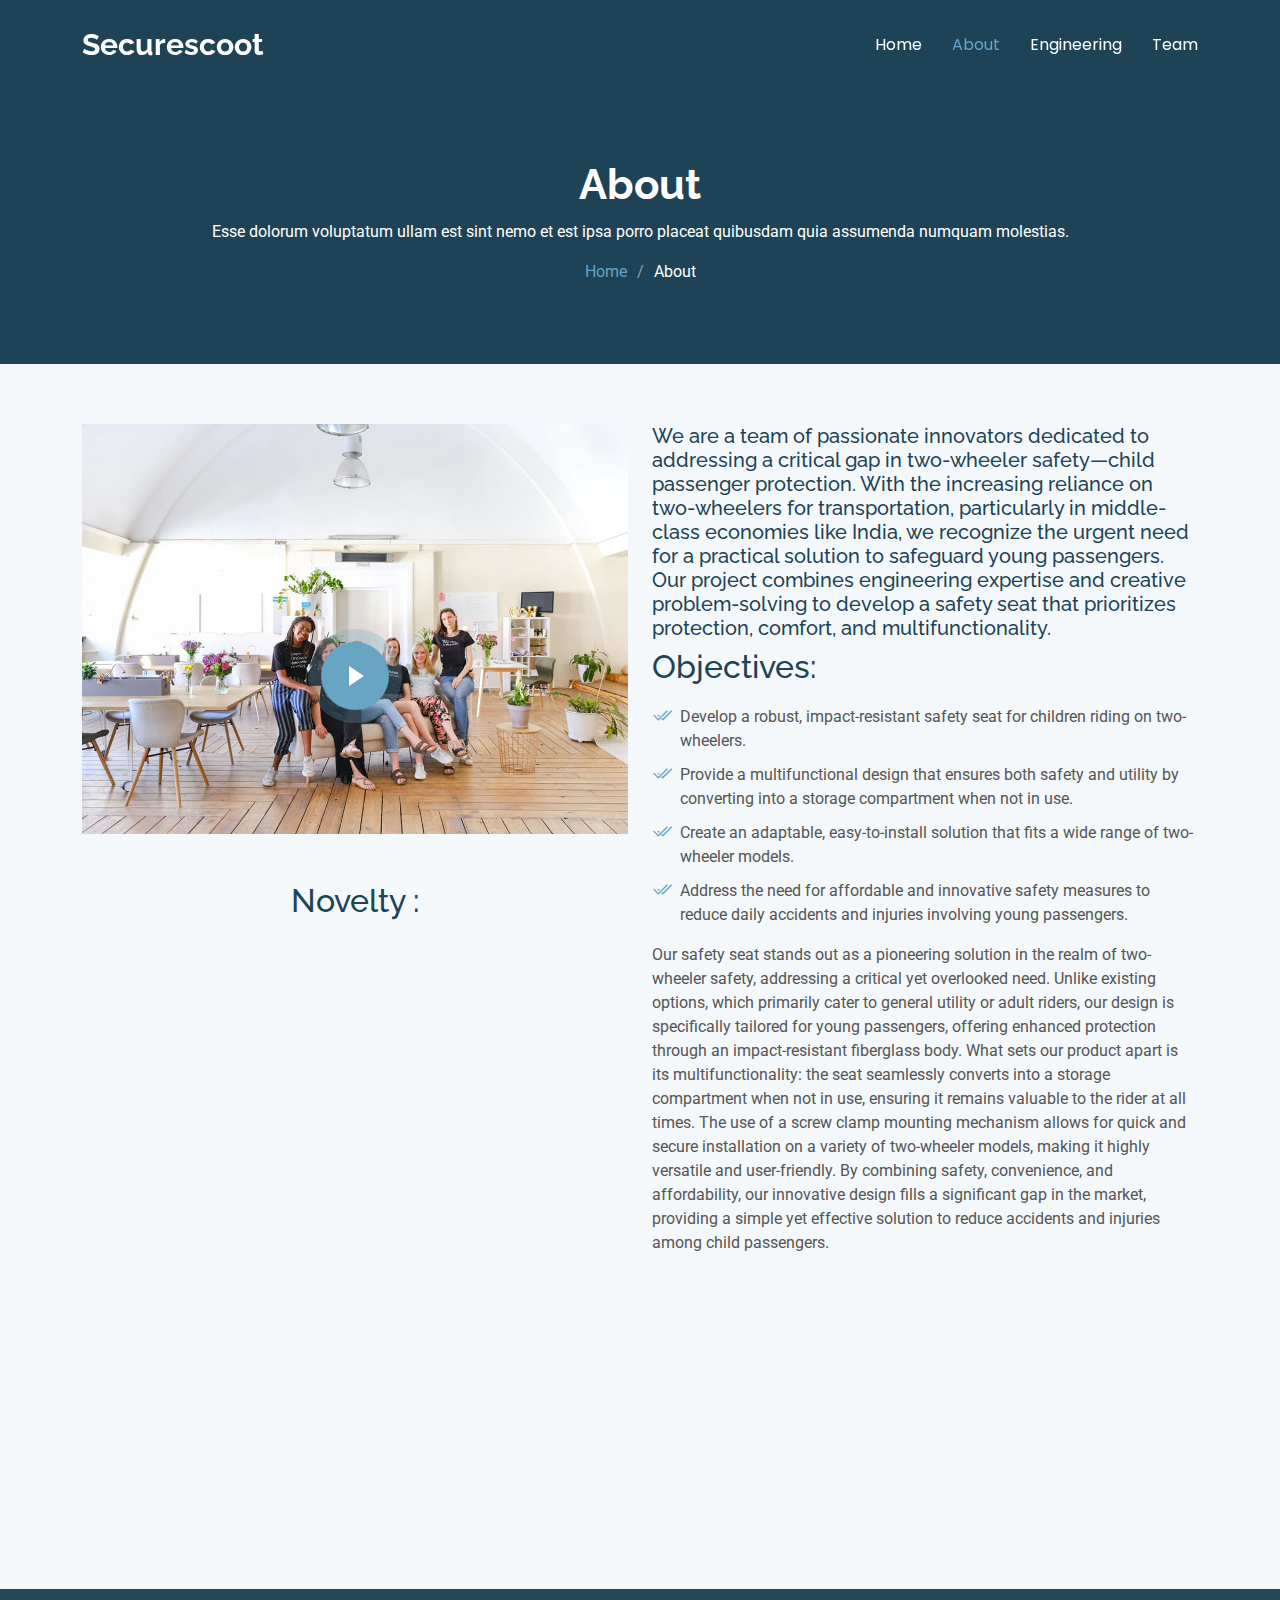
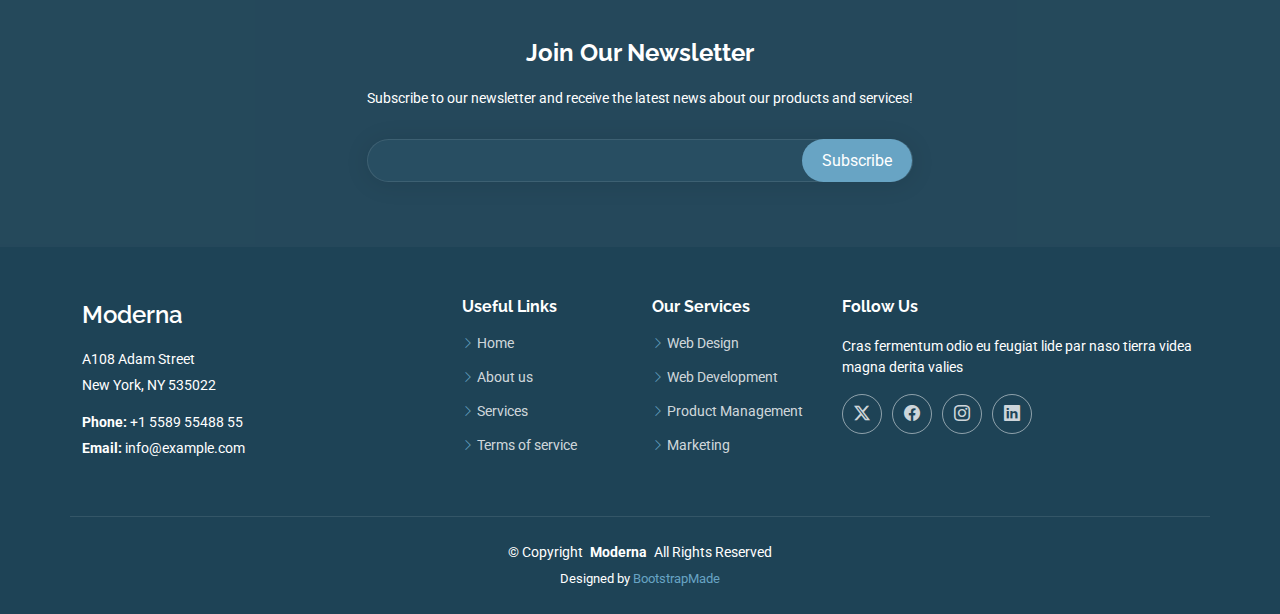
==== about.html @ 97fc2f73 "Your commit message here" ====
<!DOCTYPE html>
<html lang="en">

<head>
  <meta charset="utf-8">
  <meta content="width=device-width, initial-scale=1.0" name="viewport">
  <title>Securescoot</title>
  <meta name="description" content="">
  <meta name="keywords" content="">

  <!-- Favicons -->
  <link href="assets/img/favicon.png" rel="icon">
  <link href="assets/img/apple-touch-icon.png" rel="apple-touch-icon">

  <!-- Fonts -->
  <link href="https://fonts.googleapis.com" rel="preconnect">
  <link href="https://fonts.gstatic.com" rel="preconnect" crossorigin>
  <link href="https://fonts.googleapis.com/css2?family=Roboto:ital,wght@0,100;0,300;0,400;0,500;0,700;0,900;1,100;1,300;1,400;1,500;1,700;1,900&family=Poppins:ital,wght@0,100;0,200;0,300;0,400;0,500;0,600;0,700;0,800;0,900;1,100;1,200;1,300;1,400;1,500;1,600;1,700;1,800;1,900&family=Raleway:ital,wght@0,100;0,200;0,300;0,400;0,500;0,600;0,700;0,800;0,900;1,100;1,200;1,300;1,400;1,500;1,600;1,700;1,800;1,900&display=swap" rel="stylesheet">

  <!-- Vendor CSS Files -->
  <link href="assets/vendor/bootstrap/css/bootstrap.min.css" rel="stylesheet">
  <link href="assets/vendor/bootstrap-icons/bootstrap-icons.css" rel="stylesheet">
  <link href="assets/vendor/aos/aos.css" rel="stylesheet">
  <link href="assets/vendor/glightbox/css/glightbox.min.css" rel="stylesheet">
  <link href="assets/vendor/swiper/swiper-bundle.min.css" rel="stylesheet">

  <!-- Main CSS File -->
  <link href="assets/css/main.css" rel="stylesheet">

  <!-- =======================================================
  * Template Name: Moderna
  * Template URL: https://bootstrapmade.com/free-bootstrap-template-corporate-moderna/
  * Updated: Aug 07 2024 with Bootstrap v5.3.3
  * Author: BootstrapMade.com
  * License: https://bootstrapmade.com/license/
  ======================================================== -->
</head>

<body class="about-page">

  <header id="header" class="header d-flex align-items-center fixed-top">
    <div class="container-fluid container-xl position-relative d-flex align-items-center justify-content-between">

      <a href="index.html" class="logo d-flex align-items-center">
        <!-- Uncomment the line below if you also wish to use an image logo -->
        <!-- <img src="assets/img/logo.png" alt=""> -->
        <h1 class="sitename">Securescoot</h1>
      </a>

      <nav id="navmenu" class="navmenu">
        <ul>
          <li><a href="index.html">Home</a></li>
          <li><a href="about.html" class="active">About</a></li>
          <li><a href="services.html">Engineering</a></li>
          <!--<li><a href="portfolio.html">Portfolio</a></li>-->
          <li><a href="team.html">Team</a></li>
          <!--<li><a href="blog.html">Blog</a></li>
          <li class="dropdown"><a href="#"><span>Dropdown</span> <i class="bi bi-chevron-down toggle-dropdown"></i></a>
            <ul>
              <li><a href="#">Dropdown 1</a></li>
              <li class="dropdown"><a href="#"><span>Deep Dropdown</span> <i class="bi bi-chevron-down toggle-dropdown"></i></a>
                <ul>
                  <li><a href="#">Deep Dropdown 1</a></li>
                  <li><a href="#">Deep Dropdown 2</a></li>
                  <li><a href="#">Deep Dropdown 3</a></li>
                  <li><a href="#">Deep Dropdown 4</a></li>
                  <li><a href="#">Deep Dropdown 5</a></li>
                </ul>
              </li>
              <li><a href="#">Dropdown 2</a></li>
              <li><a href="#">Dropdown 3</a></li>
              <li><a href="#">Dropdown 4</a></li>
            </ul>
          </li>
          <li><a href="contact.html">Contact</a></li>-->
        </ul>
        <i class="mobile-nav-toggle d-xl-none bi bi-list"></i>
      </nav>

    </div>
  </header>

  <main class="main">

    <!-- Page Title -->
    <div class="page-title dark-background">
      <div class="container position-relative">
        <h1>About</h1>
        <p>Esse dolorum voluptatum ullam est sint nemo et est ipsa porro placeat quibusdam quia assumenda numquam molestias.</p>
        <nav class="breadcrumbs">
          <ol>
            <li><a href="index.html">Home</a></li>
            <li class="current">About</li>
          </ol>
        </nav>
      </div>
    </div><!-- End Page Title -->

   <!-- About Section -->
<section id="about" class="about section light-background">
  <div class="container">
    <div class="row gy-4">
      <!-- Left Column with Video -->
      <div class="col-lg-6 position-relative align-self-start text-center" data-aos="fade-up" data-aos-delay="100">
        <img src="assets/img/about.jpg" class="img-fluid" alt="">
        <a href="https://www.youtube.com/watch?v=Y7f98aduVJ8" class="glightbox pulsating-play-btn"></a>
        <!-- Centered Novelty Heading with Extra Margin -->
        <h2 class="fst-bold mt-5">Novelty : </h2>
      </div>

      <!-- Right Column with Content -->
      <div class="col-lg-6 content" data-aos="fade-up" data-aos-delay="200">
        <h5>We are a team of passionate innovators dedicated to addressing a critical gap in two-wheeler safety—child passenger protection. With the increasing reliance on two-wheelers for transportation, particularly in middle-class economies like India, we recognize the urgent need for a practical solution to safeguard young passengers. Our project combines engineering expertise and creative problem-solving to develop a safety seat that prioritizes protection, comfort, and multifunctionality.
        </h5>
        <h2 class="fst-bold"> Objectives:
        </h2>
        <ul>
          <li><i class="bi bi-check2-all"></i> <span>Develop a robust, impact-resistant safety seat for children riding on two-wheelers.
          </span></li>
          <li><i class="bi bi-check2-all"></i> <span>Provide a multifunctional design that ensures both safety and utility by converting into a storage compartment when not in use.
          </span></li>
          <li><i class="bi bi-check2-all"></i> <span>Create an adaptable, easy-to-install solution that fits a wide range of two-wheeler models.
          </span></li>
          <li><i class="bi bi-check2-all"></i> <span>Address the need for affordable and innovative safety measures to reduce daily accidents and injuries involving young passengers.
          </span></li>
        </ul>
        <p>
          Our safety seat stands out as a pioneering solution in the realm of two-wheeler safety, addressing a critical yet overlooked need. Unlike existing options, which primarily cater to general utility or adult riders, our design is specifically tailored for young passengers, offering enhanced protection through an impact-resistant fiberglass body. What sets our product apart is its multifunctionality: the seat seamlessly converts into a storage compartment when not in use, ensuring it remains valuable to the rider at all times. The use of a screw clamp mounting mechanism allows for quick and secure installation on a variety of two-wheeler models, making it highly versatile and user-friendly. By combining safety, convenience, and affordability, our innovative design fills a significant gap in the market, providing a simple yet effective solution to reduce accidents and injuries among child passengers.
        </p>
      </div>
    </div>
  </div>
</section>
<!-- /About Section -->




    <!-- Stats Section -->
    <section id="stats" class="stats section light-background">

      <div class="container" data-aos="fade-up" data-aos-delay="100">

        <div class="row gy-4">

          <div class="col-lg-3 col-md-6">
            <div class="stats-item text-center w-100 h-100">
              <span data-purecounter-start="0" data-purecounter-end="232" data-purecounter-duration="1" class="purecounter"></span>
              <p>Clients</p>
            </div>
          </div><!-- End Stats Item -->

          <div class="col-lg-3 col-md-6">
            <div class="stats-item text-center w-100 h-100">
              <span data-purecounter-start="0" data-purecounter-end="521" data-purecounter-duration="1" class="purecounter"></span>
              <p>Projects</p>
            </div>
          </div><!-- End Stats Item -->

          <div class="col-lg-3 col-md-6">
            <div class="stats-item text-center w-100 h-100">
              <span data-purecounter-start="0" data-purecounter-end="1453" data-purecounter-duration="1" class="purecounter"></span>
              <p>Hours Of Support</p>
            </div>
          </div><!-- End Stats Item -->

          <div class="col-lg-3 col-md-6">
            <div class="stats-item text-center w-100 h-100">
              <span data-purecounter-start="0" data-purecounter-end="32" data-purecounter-duration="1" class="purecounter"></span>
              <p>Workers</p>
            </div>
          </div><!-- End Stats Item -->

        </div>

      </div>

    </section><!-- /Stats Section -->

    <!-- Clients Section --
    <section id="clients" class="clients section">

      <div class="container">

        <div class="swiper init-swiper">
          <script type="application/json" class="swiper-config">
            {
              "loop": true,
              "speed": 600,
              "autoplay": {
                "delay": 5000
              },
              "slidesPerView": "auto",
              "pagination": {
                "el": ".swiper-pagination",
                "type": "bullets",
                "clickable": true
              },
              "breakpoints": {
                "320": {
                  "slidesPerView": 2,
                  "spaceBetween": 40
                },
                "480": {
                  "slidesPerView": 3,
                  "spaceBetween": 60
                },
                "640": {
                  "slidesPerView": 4,
                  "spaceBetween": 80
                },
                "992": {
                  "slidesPerView": 6,
                  "spaceBetween": 120
                }
              }
            }
          </script>
          <div class="swiper-wrapper align-items-center">
            <div class="swiper-slide"><img src="assets/img/clients/client-1.png" class="img-fluid" alt=""></div>
            <div class="swiper-slide"><img src="assets/img/clients/client-2.png" class="img-fluid" alt=""></div>
            <div class="swiper-slide"><img src="assets/img/clients/client-3.png" class="img-fluid" alt=""></div>
            <div class="swiper-slide"><img src="assets/img/clients/client-4.png" class="img-fluid" alt=""></div>
            <div class="swiper-slide"><img src="assets/img/clients/client-5.png" class="img-fluid" alt=""></div>
            <div class="swiper-slide"><img src="assets/img/clients/client-6.png" class="img-fluid" alt=""></div>
            <div class="swiper-slide"><img src="assets/img/clients/client-7.png" class="img-fluid" alt=""></div>
            <div class="swiper-slide"><img src="assets/img/clients/client-8.png" class="img-fluid" alt=""></div>
          </div>
        </div>

      </div>

    </section><!-- /Clients Section -->

    <!-- Skills Section --
    <section id="skills" class="skills section">

      <!-- Section Title --
      <div class="container section-title" data-aos="fade-up">
        <h2>Our Skills</h2>
        <p>Necessitatibus eius consequatur ex aliquid fuga eum quidem sint consectetur velit</p>
      </div><!-- End Section Title --

      <div class="container" data-aos="fade-up" data-aos-delay="100">

        <div class="row skills-content skills-animation">

          <div class="col-lg-6">

            <div class="progress">
              <span class="skill"><span>HTML</span> <i class="val">100%</i></span>
              <div class="progress-bar-wrap">
                <div class="progress-bar" role="progressbar" aria-valuenow="100" aria-valuemin="0" aria-valuemax="100"></div>
              </div>
            </div><!-- End Skills Item --

            <div class="progress">
              <span class="skill"><span>CSS</span> <i class="val">90%</i></span>
              <div class="progress-bar-wrap">
                <div class="progress-bar" role="progressbar" aria-valuenow="90" aria-valuemin="0" aria-valuemax="100"></div>
              </div>
            </div><!-- End Skills Item --

            <div class="progress">
              <span class="skill"><span>JavaScript</span> <i class="val">75%</i></span>
              <div class="progress-bar-wrap">
                <div class="progress-bar" role="progressbar" aria-valuenow="75" aria-valuemin="0" aria-valuemax="100"></div>
              </div>
            </div><!-- End Skills Item --

          </div>

          <div class="col-lg-6">

            <div class="progress">
              <span class="skill"><span>PHP</span> <i class="val">80%</i></span>
              <div class="progress-bar-wrap">
                <div class="progress-bar" role="progressbar" aria-valuenow="80" aria-valuemin="0" aria-valuemax="100"></div>
              </div>
            </div><!-- End Skills Item --

            <div class="progress">
              <span class="skill"><span>WordPress/CMS</span> <i class="val">90%</i></span>
              <div class="progress-bar-wrap">
                <div class="progress-bar" role="progressbar" aria-valuenow="90" aria-valuemin="0" aria-valuemax="100"></div>
              </div>
            </div><!-- End Skills Item --

            <div class="progress">
              <span class="skill"><span>Photoshop</span> <i class="val">55%</i></span>
              <div class="progress-bar-wrap">
                <div class="progress-bar" role="progressbar" aria-valuenow="55" aria-valuemin="0" aria-valuemax="100"></div>
              </div>
            </div><!-- End Skills Item --

          </div>

        </div>

      </div>

    </section><!-- /Skills Section -->

    <!-- Testimonials Section --
    <section id="testimonials" class="testimonials section">

      <!-- Section Title --
      <div class="container section-title" data-aos="fade-up">
        <h2>Testimonials</h2>
        <p>Necessitatibus eius consequatur ex aliquid fuga eum quidem sint consectetur velit</p>
      </div><!-- End Section Title --

      <div class="container" data-aos="fade-up" data-aos-delay="100">

        <div class="swiper init-swiper">
          <script type="application/json" class="swiper-config">
            {
              "loop": true,
              "speed": 600,
              "autoplay": {
                "delay": 5000
              },
              "slidesPerView": "auto",
              "pagination": {
                "el": ".swiper-pagination",
                "type": "bullets",
                "clickable": true
              }
            }
          </script>
          <div class="swiper-wrapper">

            <div class="swiper-slide">
              <div class="testimonial-item">
                <img src="assets/img/testimonials/testimonials-1.jpg" class="testimonial-img" alt="">
                <h3>Saul Goodman</h3>
                <h4>Ceo &amp; Founder</h4>
                <div class="stars">
                  <i class="bi bi-star-fill"></i><i class="bi bi-star-fill"></i><i class="bi bi-star-fill"></i><i class="bi bi-star-fill"></i><i class="bi bi-star-fill"></i>
                </div>
                <p>
                  <i class="bi bi-quote quote-icon-left"></i>
                  <span>Proin iaculis purus consequat sem cure digni ssim donec porttitora entum suscipit rhoncus. Accusantium quam, ultricies eget id, aliquam eget nibh et. Maecen aliquam, risus at semper.</span>
                  <i class="bi bi-quote quote-icon-right"></i>
                </p>
              </div>
            </div><!-- End testimonial item --

            <div class="swiper-slide">
              <div class="testimonial-item">
                <img src="assets/img/testimonials/testimonials-2.jpg" class="testimonial-img" alt="">
                <h3>Sara Wilsson</h3>
                <h4>Designer</h4>
                <div class="stars">
                  <i class="bi bi-star-fill"></i><i class="bi bi-star-fill"></i><i class="bi bi-star-fill"></i><i class="bi bi-star-fill"></i><i class="bi bi-star-fill"></i>
                </div>
                <p>
                  <i class="bi bi-quote quote-icon-left"></i>
                  <span>Export tempor illum tamen malis malis eram quae irure esse labore quem cillum quid cillum eram malis quorum velit fore eram velit sunt aliqua noster fugiat irure amet legam anim culpa.</span>
                  <i class="bi bi-quote quote-icon-right"></i>
                </p>
              </div>
            </div><!-- End testimonial item --

            <div class="swiper-slide">
              <div class="testimonial-item">
                <img src="assets/img/testimonials/testimonials-3.jpg" class="testimonial-img" alt="">
                <h3>Jena Karlis</h3>
                <h4>Store Owner</h4>
                <div class="stars">
                  <i class="bi bi-star-fill"></i><i class="bi bi-star-fill"></i><i class="bi bi-star-fill"></i><i class="bi bi-star-fill"></i><i class="bi bi-star-fill"></i>
                </div>
                <p>
                  <i class="bi bi-quote quote-icon-left"></i>
                  <span>Enim nisi quem export duis labore cillum quae magna enim sint quorum nulla quem veniam duis minim tempor labore quem eram duis noster aute amet eram fore quis sint minim.</span>
                  <i class="bi bi-quote quote-icon-right"></i>
                </p>
              </div>
            </div><!-- End testimonial item --

            <div class="swiper-slide">
              <div class="testimonial-item">
                <img src="assets/img/testimonials/testimonials-4.jpg" class="testimonial-img" alt="">
                <h3>Matt Brandon</h3>
                <h4>Freelancer</h4>
                <div class="stars">
                  <i class="bi bi-star-fill"></i><i class="bi bi-star-fill"></i><i class="bi bi-star-fill"></i><i class="bi bi-star-fill"></i><i class="bi bi-star-fill"></i>
                </div>
                <p>
                  <i class="bi bi-quote quote-icon-left"></i>
                  <span>Fugiat enim eram quae cillum dolore dolor amet nulla culpa multos export minim fugiat minim velit minim dolor enim duis veniam ipsum anim magna sunt elit fore quem dolore labore illum veniam.</span>
                  <i class="bi bi-quote quote-icon-right"></i>
                </p>
              </div>
            </div><!-- End testimonial item --

            <div class="swiper-slide">
              <div class="testimonial-item">
                <img src="assets/img/testimonials/testimonials-5.jpg" class="testimonial-img" alt="">
                <h3>John Larson</h3>
                <h4>Entrepreneur</h4>
                <div class="stars">
                  <i class="bi bi-star-fill"></i><i class="bi bi-star-fill"></i><i class="bi bi-star-fill"></i><i class="bi bi-star-fill"></i><i class="bi bi-star-fill"></i>
                </div>
                <p>
                  <i class="bi bi-quote quote-icon-left"></i>
                  <span>Quis quorum aliqua sint quem legam fore sunt eram irure aliqua veniam tempor noster veniam enim culpa labore duis sunt culpa nulla illum cillum fugiat legam esse veniam culpa fore nisi cillum quid.</span>
                  <i class="bi bi-quote quote-icon-right"></i>
                </p>
              </div>
            </div><!-- End testimonial item --

          </div>
          <div class="swiper-pagination"></div>
        </div>

      </div>

    </section><!-- /Testimonials Section -->

  </main>

  <footer id="footer" class="footer dark-background">

    <div class="footer-newsletter">
      <div class="container">
        <div class="row justify-content-center text-center">
          <div class="col-lg-6">
            <h4>Join Our Newsletter</h4>
            <p>Subscribe to our newsletter and receive the latest news about our products and services!</p>
            <form action="forms/newsletter.php" method="post" class="php-email-form">
              <div class="newsletter-form"><input type="email" name="email"><input type="submit" value="Subscribe"></div>
              <div class="loading">Loading</div>
              <div class="error-message"></div>
              <div class="sent-message">Your subscription request has been sent. Thank you!</div>
            </form>
          </div>
        </div>
      </div>
    </div>

    <div class="container footer-top">
      <div class="row gy-4">
        <div class="col-lg-4 col-md-6 footer-about">
          <a href="index.html" class="d-flex align-items-center">
            <span class="sitename">Moderna</span>
          </a>
          <div class="footer-contact pt-3">
            <p>A108 Adam Street</p>
            <p>New York, NY 535022</p>
            <p class="mt-3"><strong>Phone:</strong> <span>+1 5589 55488 55</span></p>
            <p><strong>Email:</strong> <span>info@example.com</span></p>
          </div>
        </div>

        <div class="col-lg-2 col-md-3 footer-links">
          <h4>Useful Links</h4>
          <ul>
            <li><i class="bi bi-chevron-right"></i> <a href="#">Home</a></li>
            <li><i class="bi bi-chevron-right"></i> <a href="#">About us</a></li>
            <li><i class="bi bi-chevron-right"></i> <a href="#">Services</a></li>
            <li><i class="bi bi-chevron-right"></i> <a href="#">Terms of service</a></li>
          </ul>
        </div>

        <div class="col-lg-2 col-md-3 footer-links">
          <h4>Our Services</h4>
          <ul>
            <li><i class="bi bi-chevron-right"></i> <a href="#">Web Design</a></li>
            <li><i class="bi bi-chevron-right"></i> <a href="#">Web Development</a></li>
            <li><i class="bi bi-chevron-right"></i> <a href="#">Product Management</a></li>
            <li><i class="bi bi-chevron-right"></i> <a href="#">Marketing</a></li>
          </ul>
        </div>

        <div class="col-lg-4 col-md-12">
          <h4>Follow Us</h4>
          <p>Cras fermentum odio eu feugiat lide par naso tierra videa magna derita valies</p>
          <div class="social-links d-flex">
            <a href=""><i class="bi bi-twitter-x"></i></a>
            <a href=""><i class="bi bi-facebook"></i></a>
            <a href=""><i class="bi bi-instagram"></i></a>
            <a href=""><i class="bi bi-linkedin"></i></a>
          </div>
        </div>

      </div>
    </div>

    <div class="container copyright text-center mt-4">
      <p>© <span>Copyright</span> <strong class="px-1 sitename">Moderna</strong> <span>All Rights Reserved</span></p>
      <div class="credits">
        <!-- All the links in the footer should remain intact. -->
        <!-- You can delete the links only if you've purchased the pro version. -->
        <!-- Licensing information: https://bootstrapmade.com/license/ -->
        <!-- Purchase the pro version with working PHP/AJAX contact form: [buy-url] -->
        Designed by <a href="https://bootstrapmade.com/">BootstrapMade</a>
      </div>
    </div>

  </footer>

  <!-- Scroll Top -->
  <a href="#" id="scroll-top" class="scroll-top d-flex align-items-center justify-content-center"><i class="bi bi-arrow-up-short"></i></a>

  <!-- Preloader -->
  <div id="preloader"></div>

  <!-- Vendor JS Files -->
  <script src="assets/vendor/bootstrap/js/bootstrap.bundle.min.js"></script>
  <script src="assets/vendor/php-email-form/validate.js"></script>
  <script src="assets/vendor/aos/aos.js"></script>
  <script src="assets/vendor/glightbox/js/glightbox.min.js"></script>
  <script src="assets/vendor/purecounter/purecounter_vanilla.js"></script>
  <script src="assets/vendor/swiper/swiper-bundle.min.js"></script>
  <script src="assets/vendor/waypoints/noframework.waypoints.js"></script>
  <script src="assets/vendor/imagesloaded/imagesloaded.pkgd.min.js"></script>
  <script src="assets/vendor/isotope-layout/isotope.pkgd.min.js"></script>

  <!-- Main JS File -->
  <script src="assets/js/main.js"></script>

</body>

</html>
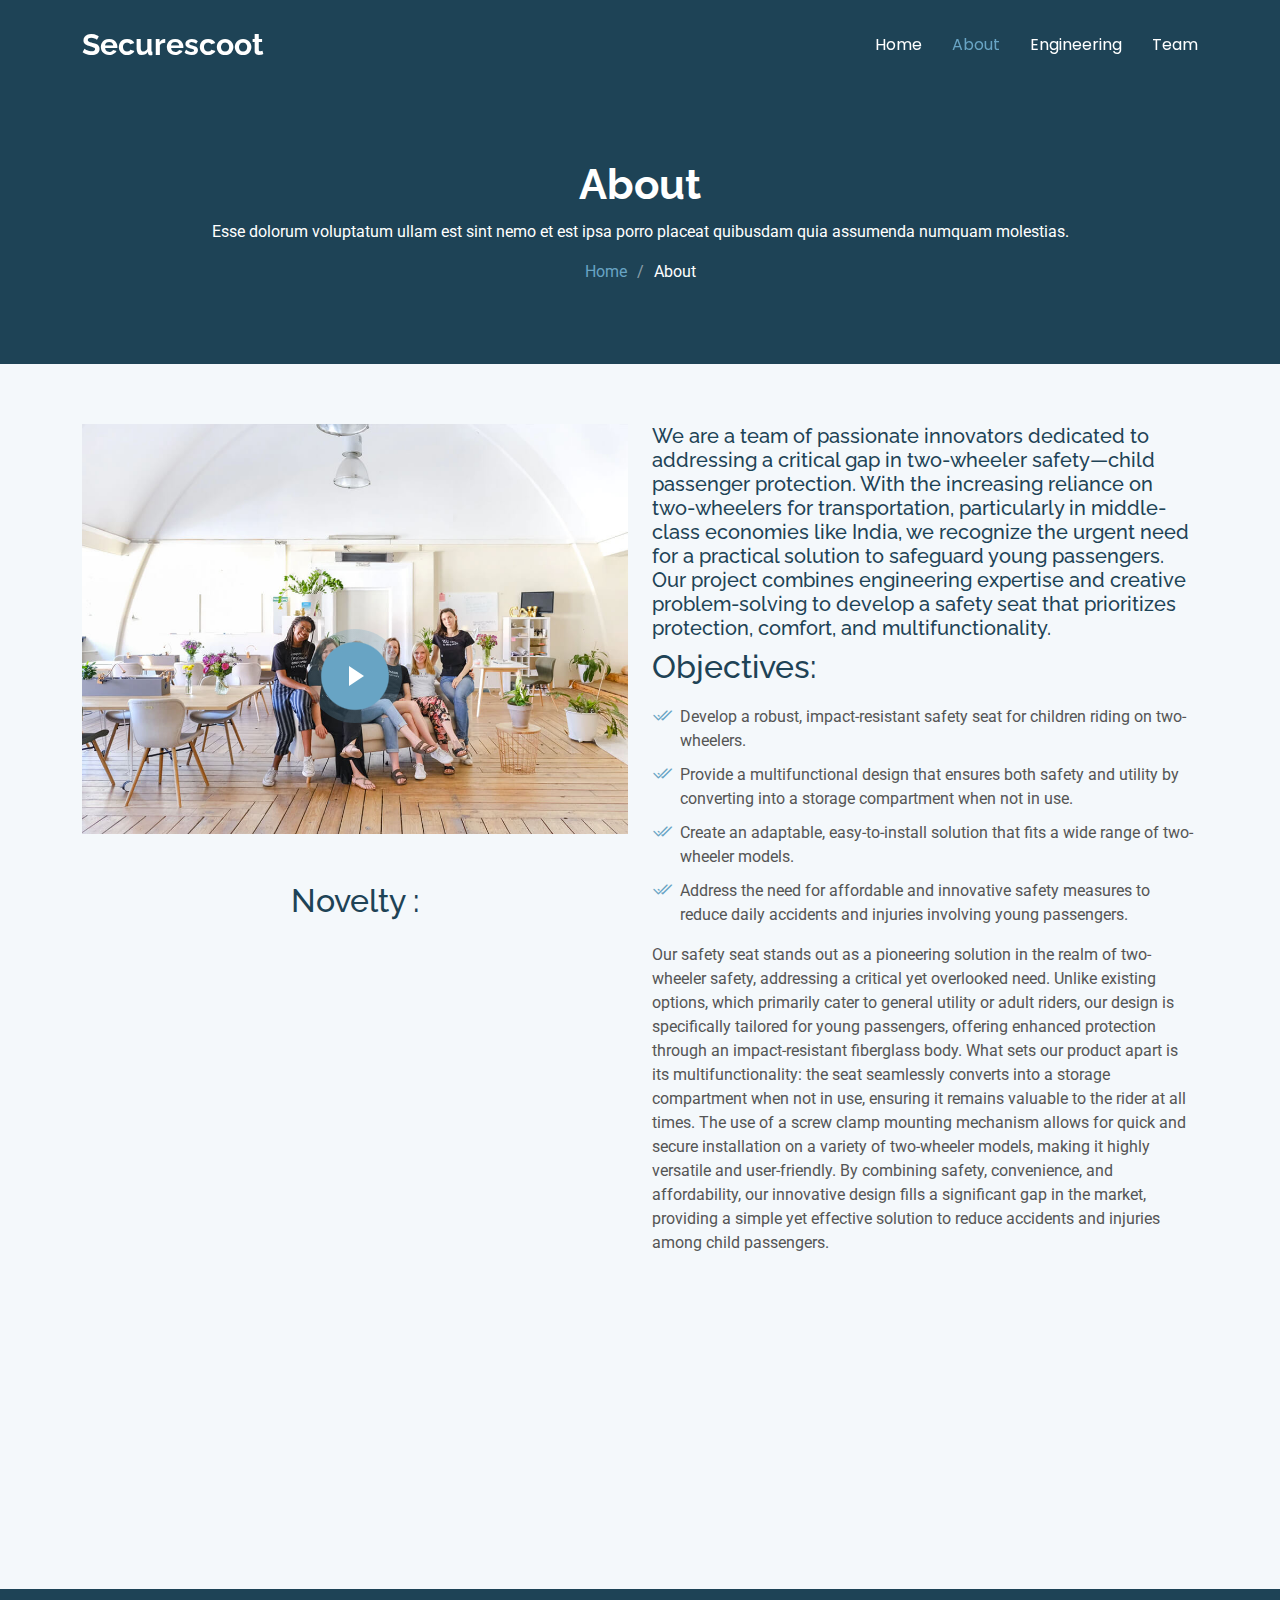
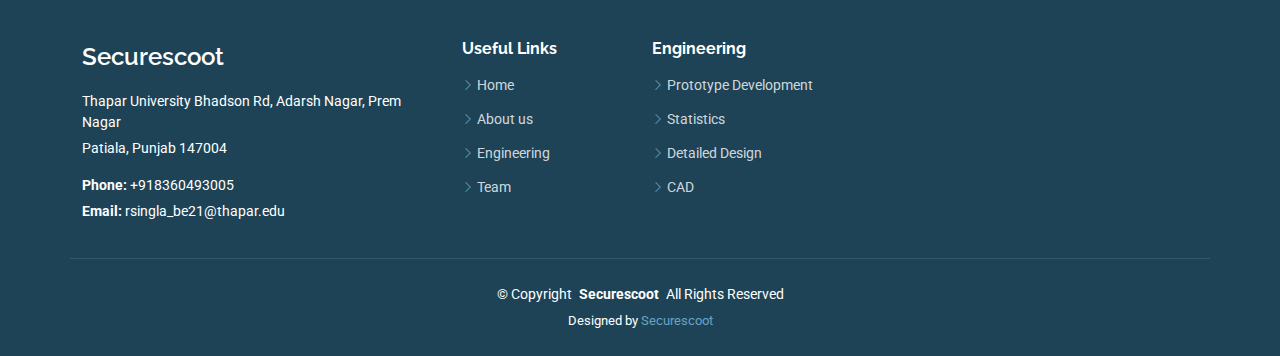
==== commit 9b5793ab: "Your commit message here" ====
--- a/about.html
+++ b/about.html
@@ -422,7 +422,7 @@
 
   <footer id="footer" class="footer dark-background">
 
-    <div class="footer-newsletter">
+    <!--<div class="footer-newsletter">
       <div class="container">
         <div class="row justify-content-center text-center">
           <div class="col-lg-6">
@@ -437,19 +437,20 @@
           </div>
         </div>
       </div>
-    </div>
+    </div>-->
 
     <div class="container footer-top">
       <div class="row gy-4">
         <div class="col-lg-4 col-md-6 footer-about">
           <a href="index.html" class="d-flex align-items-center">
-            <span class="sitename">Moderna</span>
+            <span class="sitename">Securescoot</span>
           </a>
           <div class="footer-contact pt-3">
-            <p>A108 Adam Street</p>
-            <p>New York, NY 535022</p>
-            <p class="mt-3"><strong>Phone:</strong> <span>+1 5589 55488 55</span></p>
-            <p><strong>Email:</strong> <span>info@example.com</span></p>
+            <p>Thapar University
+              Bhadson Rd, Adarsh Nagar, Prem Nagar</p>
+            <p> Patiala, Punjab 147004</p>
+            <p class="mt-3"><strong>Phone:</strong> <span>+918360493005</span></p>
+            <p><strong>Email:</strong> <span>rsingla_be21@thapar.edu</span></p>
           </div>
         </div>
 
@@ -458,22 +459,22 @@
           <ul>
             <li><i class="bi bi-chevron-right"></i> <a href="#">Home</a></li>
             <li><i class="bi bi-chevron-right"></i> <a href="#">About us</a></li>
-            <li><i class="bi bi-chevron-right"></i> <a href="#">Services</a></li>
-            <li><i class="bi bi-chevron-right"></i> <a href="#">Terms of service</a></li>
+            <li><i class="bi bi-chevron-right"></i> <a href="#">Engineering</a></li>
+            <li><i class="bi bi-chevron-right"></i> <a href="#">Team</a></li>
           </ul>
         </div>
 
         <div class="col-lg-2 col-md-3 footer-links">
-          <h4>Our Services</h4>
+          <h4>Engineering</h4>
           <ul>
-            <li><i class="bi bi-chevron-right"></i> <a href="#">Web Design</a></li>
-            <li><i class="bi bi-chevron-right"></i> <a href="#">Web Development</a></li>
-            <li><i class="bi bi-chevron-right"></i> <a href="#">Product Management</a></li>
-            <li><i class="bi bi-chevron-right"></i> <a href="#">Marketing</a></li>
+            <li><i class="bi bi-chevron-right"></i> <a href="#">Prototype Development</a></li>
+            <li><i class="bi bi-chevron-right"></i> <a href="#">Statistics</a></li>
+            <li><i class="bi bi-chevron-right"></i> <a href="#">Detailed Design</a></li>
+            <li><i class="bi bi-chevron-right"></i> <a href="#">CAD</a></li>
           </ul>
         </div>
 
-        <div class="col-lg-4 col-md-12">
+        <!--<div class="col-lg-4 col-md-12">
           <h4>Follow Us</h4>
           <p>Cras fermentum odio eu feugiat lide par naso tierra videa magna derita valies</p>
           <div class="social-links d-flex">
@@ -482,23 +483,24 @@
             <a href=""><i class="bi bi-instagram"></i></a>
             <a href=""><i class="bi bi-linkedin"></i></a>
           </div>
-        </div>
+        </div>-->
 
       </div>
     </div>
 
     <div class="container copyright text-center mt-4">
-      <p>© <span>Copyright</span> <strong class="px-1 sitename">Moderna</strong> <span>All Rights Reserved</span></p>
+      <p>© <span>Copyright</span> <strong class="px-1 sitename">Securescoot</strong> <span>All Rights Reserved</span></p>
       <div class="credits">
         <!-- All the links in the footer should remain intact. -->
         <!-- You can delete the links only if you've purchased the pro version. -->
         <!-- Licensing information: https://bootstrapmade.com/license/ -->
         <!-- Purchase the pro version with working PHP/AJAX contact form: [buy-url] -->
-        Designed by <a href="https://bootstrapmade.com/">BootstrapMade</a>
+        Designed by <a href="https://bootstrapmade.com/">Securescoot</a>
       </div>
     </div>
 
   </footer>
+
 
   <!-- Scroll Top -->
   <a href="#" id="scroll-top" class="scroll-top d-flex align-items-center justify-content-center"><i class="bi bi-arrow-up-short"></i></a>
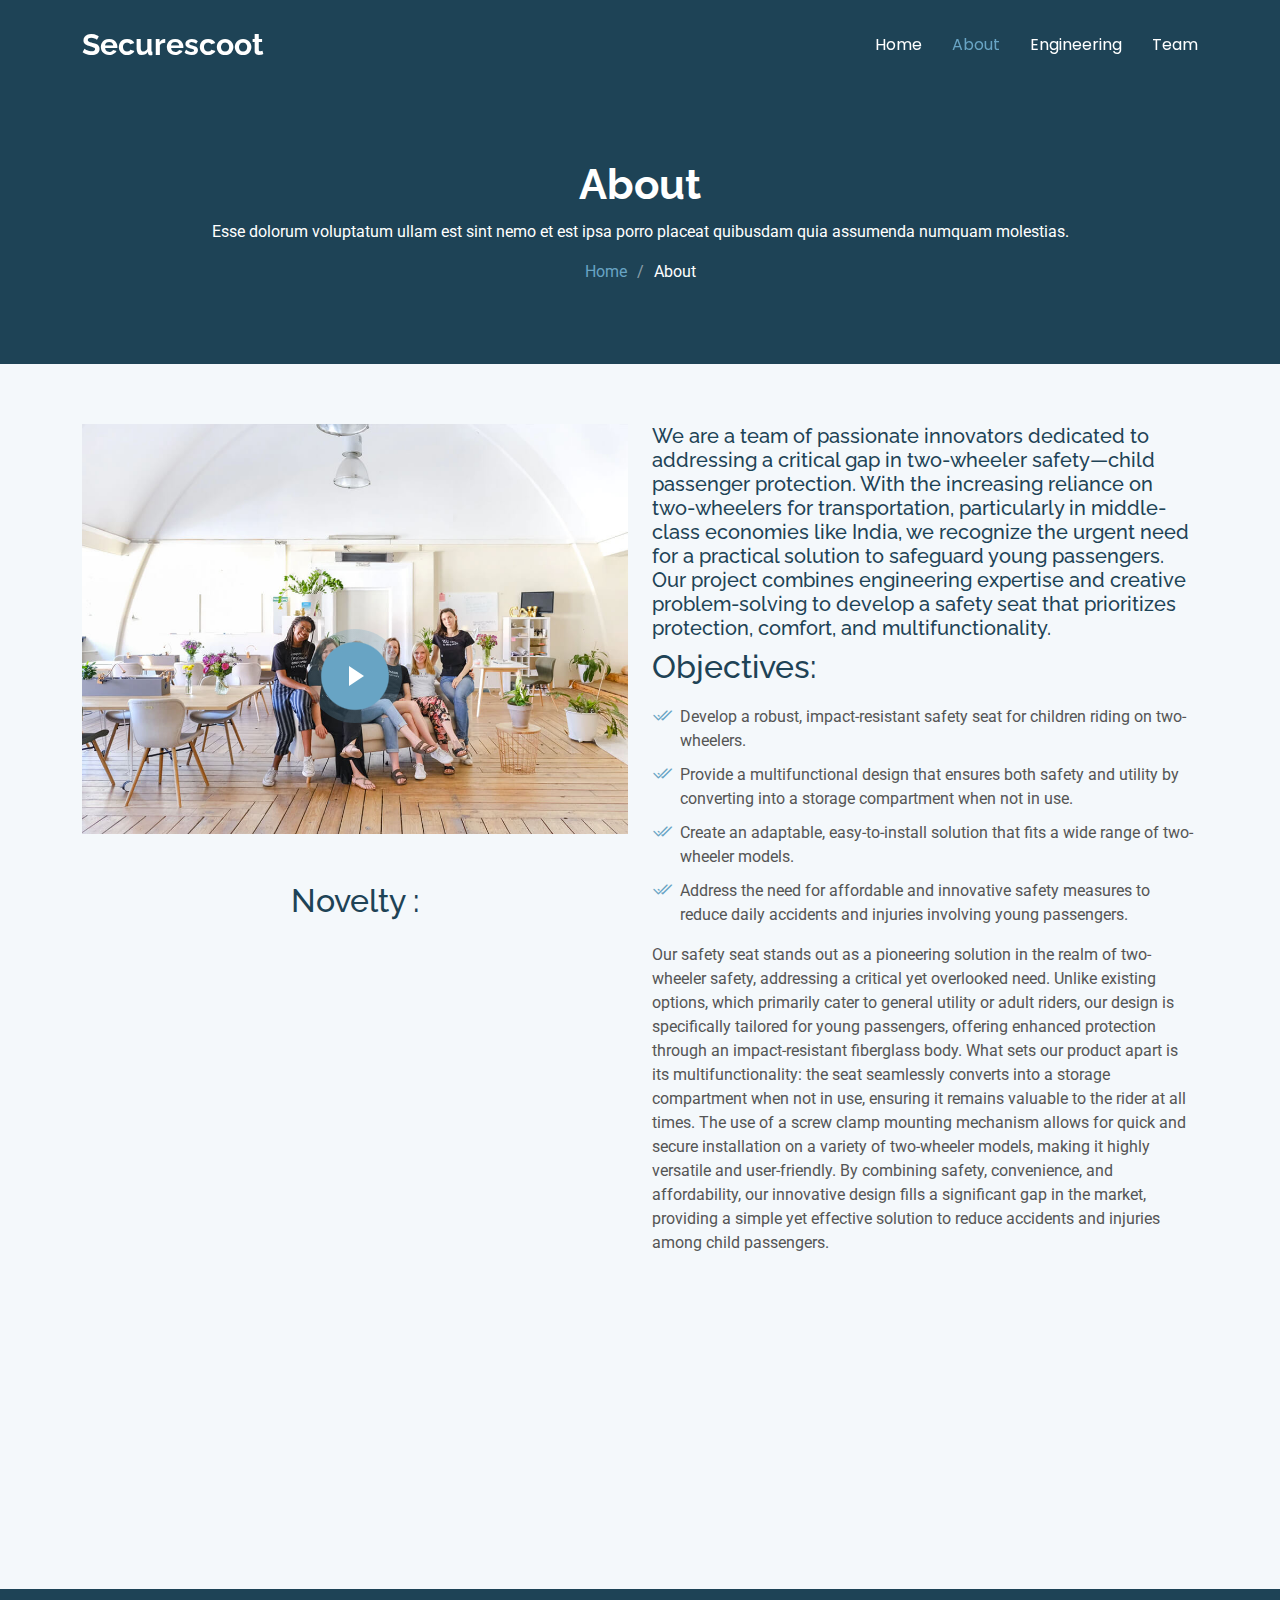
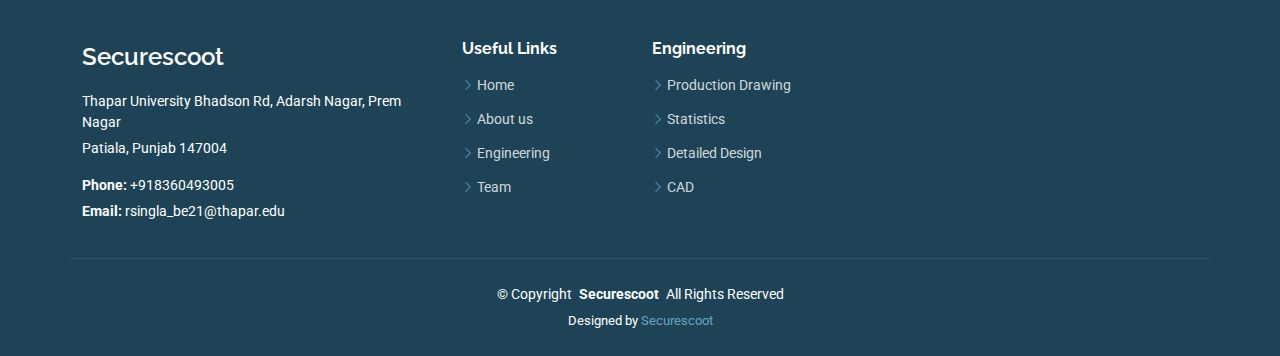
==== commit 4fbeb001: "Your commit message here" ====
--- a/about.html
+++ b/about.html
@@ -459,7 +459,7 @@
           <ul>
             <li><i class="bi bi-chevron-right"></i> <a href="#">Home</a></li>
             <li><i class="bi bi-chevron-right"></i> <a href="#">About us</a></li>
-            <li><i class="bi bi-chevron-right"></i> <a href="#">Engineering</a></li>
+            <li><i class="bi bi-chevron-right"></i> <a href="services.html">Engineering</a></li>
             <li><i class="bi bi-chevron-right"></i> <a href="#">Team</a></li>
           </ul>
         </div>
@@ -467,10 +467,10 @@
         <div class="col-lg-2 col-md-3 footer-links">
           <h4>Engineering</h4>
           <ul>
-            <li><i class="bi bi-chevron-right"></i> <a href="#">Prototype Development</a></li>
-            <li><i class="bi bi-chevron-right"></i> <a href="#">Statistics</a></li>
-            <li><i class="bi bi-chevron-right"></i> <a href="#">Detailed Design</a></li>
-            <li><i class="bi bi-chevron-right"></i> <a href="#">CAD</a></li>
+            <li><i class="bi bi-chevron-right"></i> <a href="https://drive.google.com/drive/folders/1yCixxI8oodOPgasxYxQFXLHPHbBr_Xgk?usp=drive_link">Production Drawing</a></li>
+            <li><i class="bi bi-chevron-right"></i> <a href="about.html#stats">Statistics</a></li>
+            <li><i class="bi bi-chevron-right"></i> <a href="https://drive.google.com/drive/folders/1R-lr1QRS_DXNoj1Yf_raJTm9XhBEk0RA?usp=drive_link">Detailed Design</a></li>
+            <li><i class="bi bi-chevron-right"></i> <a href="https://drive.google.com/drive/folders/1x7GKFyD7-ZqbJFwOhGRGzne6p3Ts0eB9?usp=drive_link">CAD</a></li>
           </ul>
         </div>
 
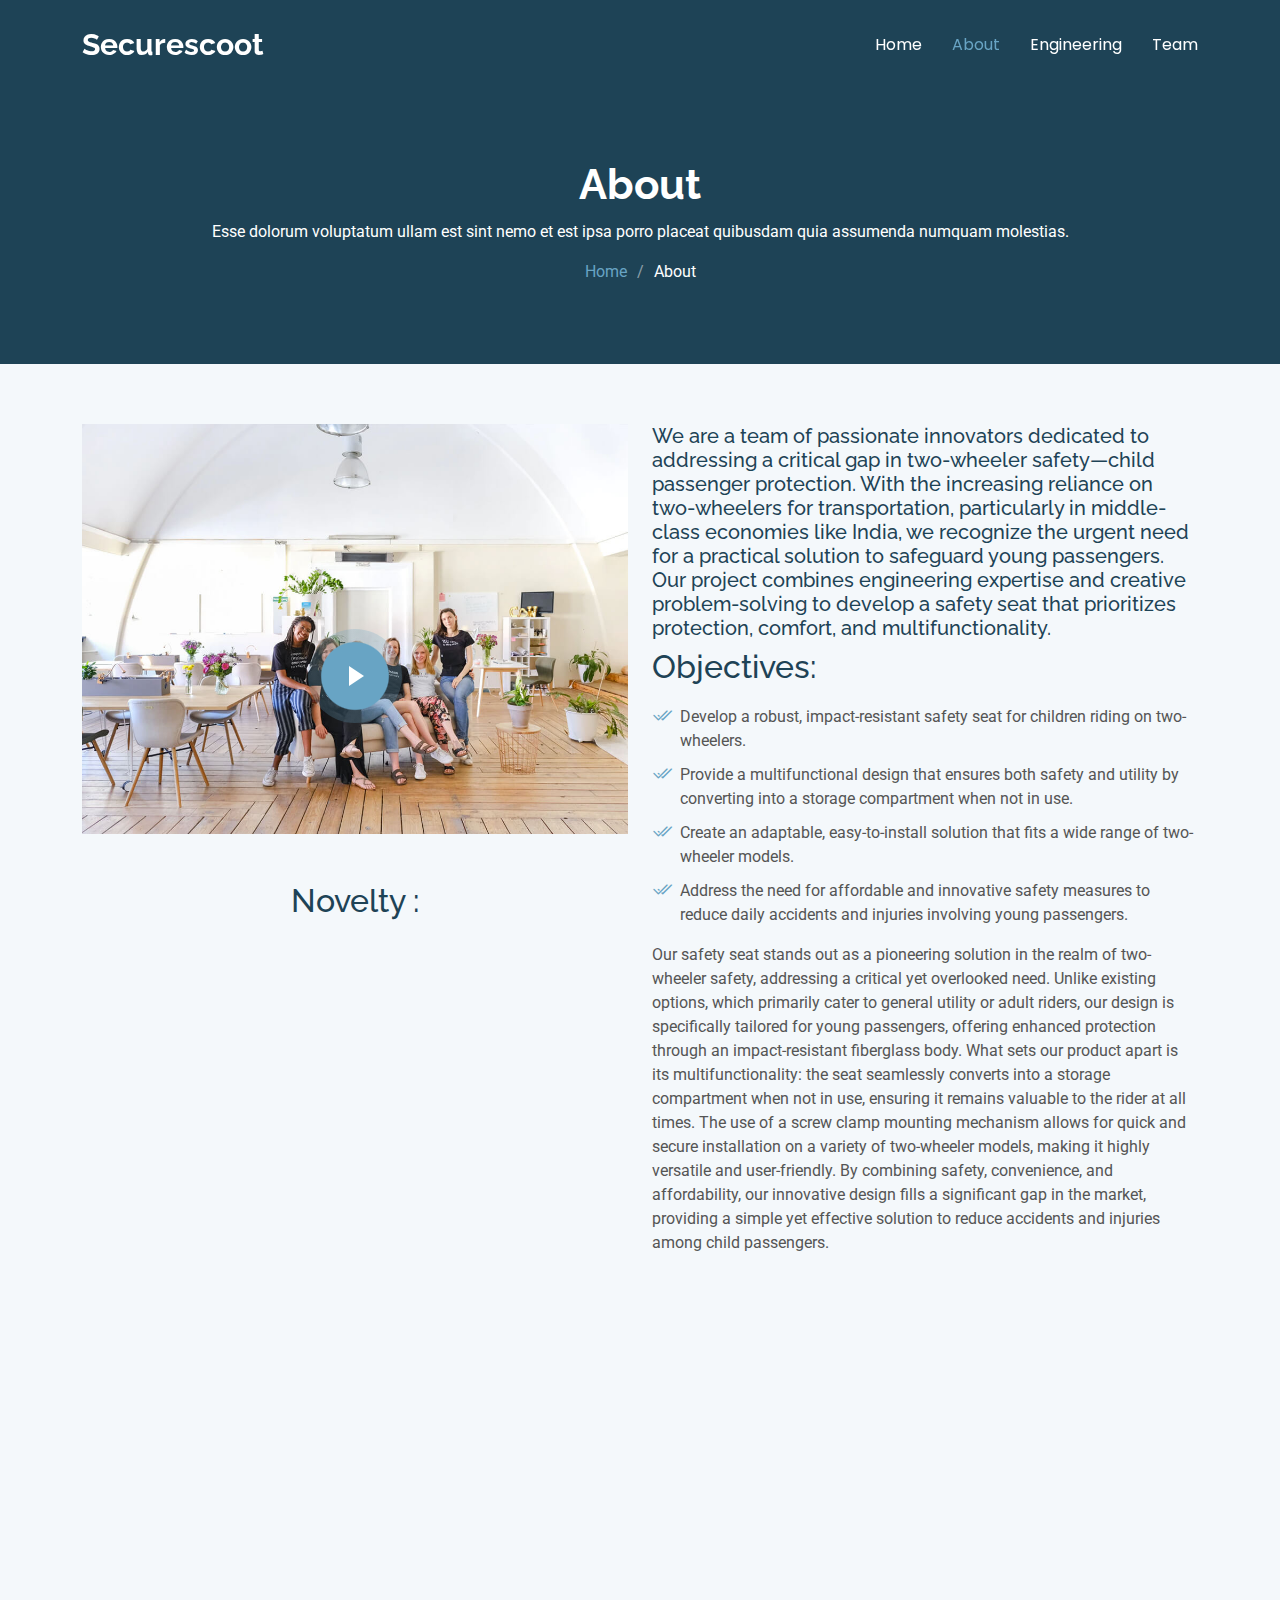
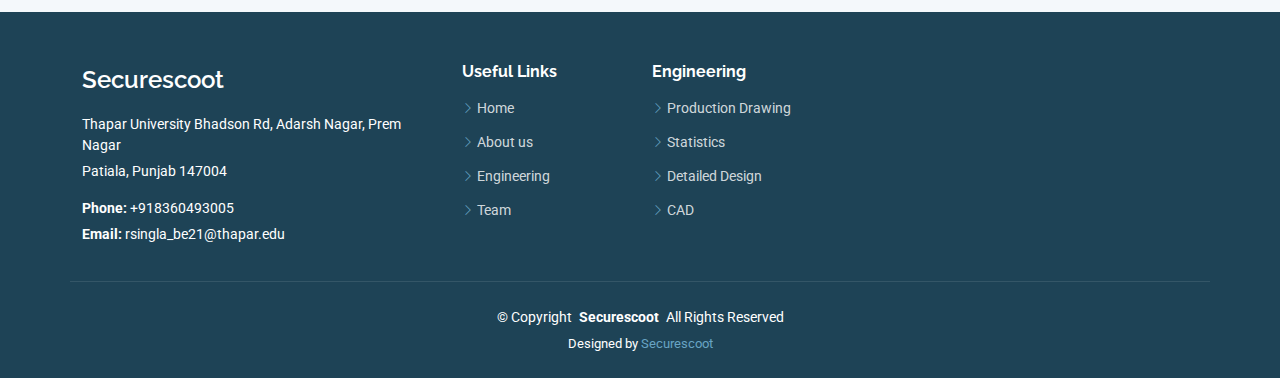
==== commit b548adf9: "Your commit message here" ====
--- a/about.html
+++ b/about.html
@@ -136,46 +136,51 @@
 
 
 
-    <!-- Stats Section -->
-    <section id="stats" class="stats section light-background">
-
-      <div class="container" data-aos="fade-up" data-aos-delay="100">
-
-        <div class="row gy-4">
-
-          <div class="col-lg-3 col-md-6">
-            <div class="stats-item text-center w-100 h-100">
-              <span data-purecounter-start="0" data-purecounter-end="232" data-purecounter-duration="1" class="purecounter"></span>
-              <p>Clients</p>
-            </div>
-          </div><!-- End Stats Item -->
-
-          <div class="col-lg-3 col-md-6">
-            <div class="stats-item text-center w-100 h-100">
-              <span data-purecounter-start="0" data-purecounter-end="521" data-purecounter-duration="1" class="purecounter"></span>
-              <p>Projects</p>
-            </div>
-          </div><!-- End Stats Item -->
-
-          <div class="col-lg-3 col-md-6">
-            <div class="stats-item text-center w-100 h-100">
-              <span data-purecounter-start="0" data-purecounter-end="1453" data-purecounter-duration="1" class="purecounter"></span>
-              <p>Hours Of Support</p>
-            </div>
-          </div><!-- End Stats Item -->
-
-          <div class="col-lg-3 col-md-6">
-            <div class="stats-item text-center w-100 h-100">
-              <span data-purecounter-start="0" data-purecounter-end="32" data-purecounter-duration="1" class="purecounter"></span>
-              <p>Workers</p>
-            </div>
-          </div><!-- End Stats Item -->
-
-        </div>
-
-      </div>
-
-    </section><!-- /Stats Section -->
+   <!-- Stats Section -->
+<section id="stats" class="stats section light-background">
+
+  <div class="container" data-aos="fade-up" data-aos-delay="100">
+
+    <div class="row gy-4">
+
+      <!-- Stat 1 -->
+      <div class="col-lg-3 col-md-6">
+        <div class="stats-item text-center w-100 h-100">
+          <span data-purecounter-start="0" data-purecounter-end="1.33" data-purecounter-duration="1" class="purecounter"></span>
+          <p>% of Road Deaths Involve Two-Wheelers</p>
+        </div>
+      </div><!-- End Stats Item -->
+
+      <!-- Stat 2 -->
+      <div class="col-lg-3 col-md-6">
+        <div class="stats-item text-center w-100 h-100">
+          <span data-purecounter-start="0" data-purecounter-end="3" data-purecounter-duration="1" class="purecounter"></span>
+          <p>Children Are 3x More At Risk on Two-Wheelers</p>
+        </div>
+      </div><!-- End Stats Item -->
+
+      <!-- Stat 3 -->
+      <div class="col-lg-3 col-md-6">
+        <div class="stats-item text-center w-100 h-100">
+          <span data-purecounter-start="0" data-purecounter-end="60" data-purecounter-duration="1" class="purecounter"></span>
+          <p>% of Parents Don’t Use Safety Seats for Kids</p>
+        </div>
+      </div><!-- End Stats Item -->
+
+      <!-- Stat 4 -->
+      <div class="col-lg-3 col-md-6">
+        <div class="stats-item text-center w-100 h-100">
+          <span data-purecounter-start="0" data-purecounter-end="200000" data-purecounter-duration="1" class="purecounter"></span>
+          <p>Injuries to Kids on Two-Wheelers Annually</p>
+        </div>
+      </div><!-- End Stats Item -->
+
+    </div>
+
+  </div>
+
+</section><!-- /Stats Section -->
+
 
     <!-- Clients Section --
     <section id="clients" class="clients section">
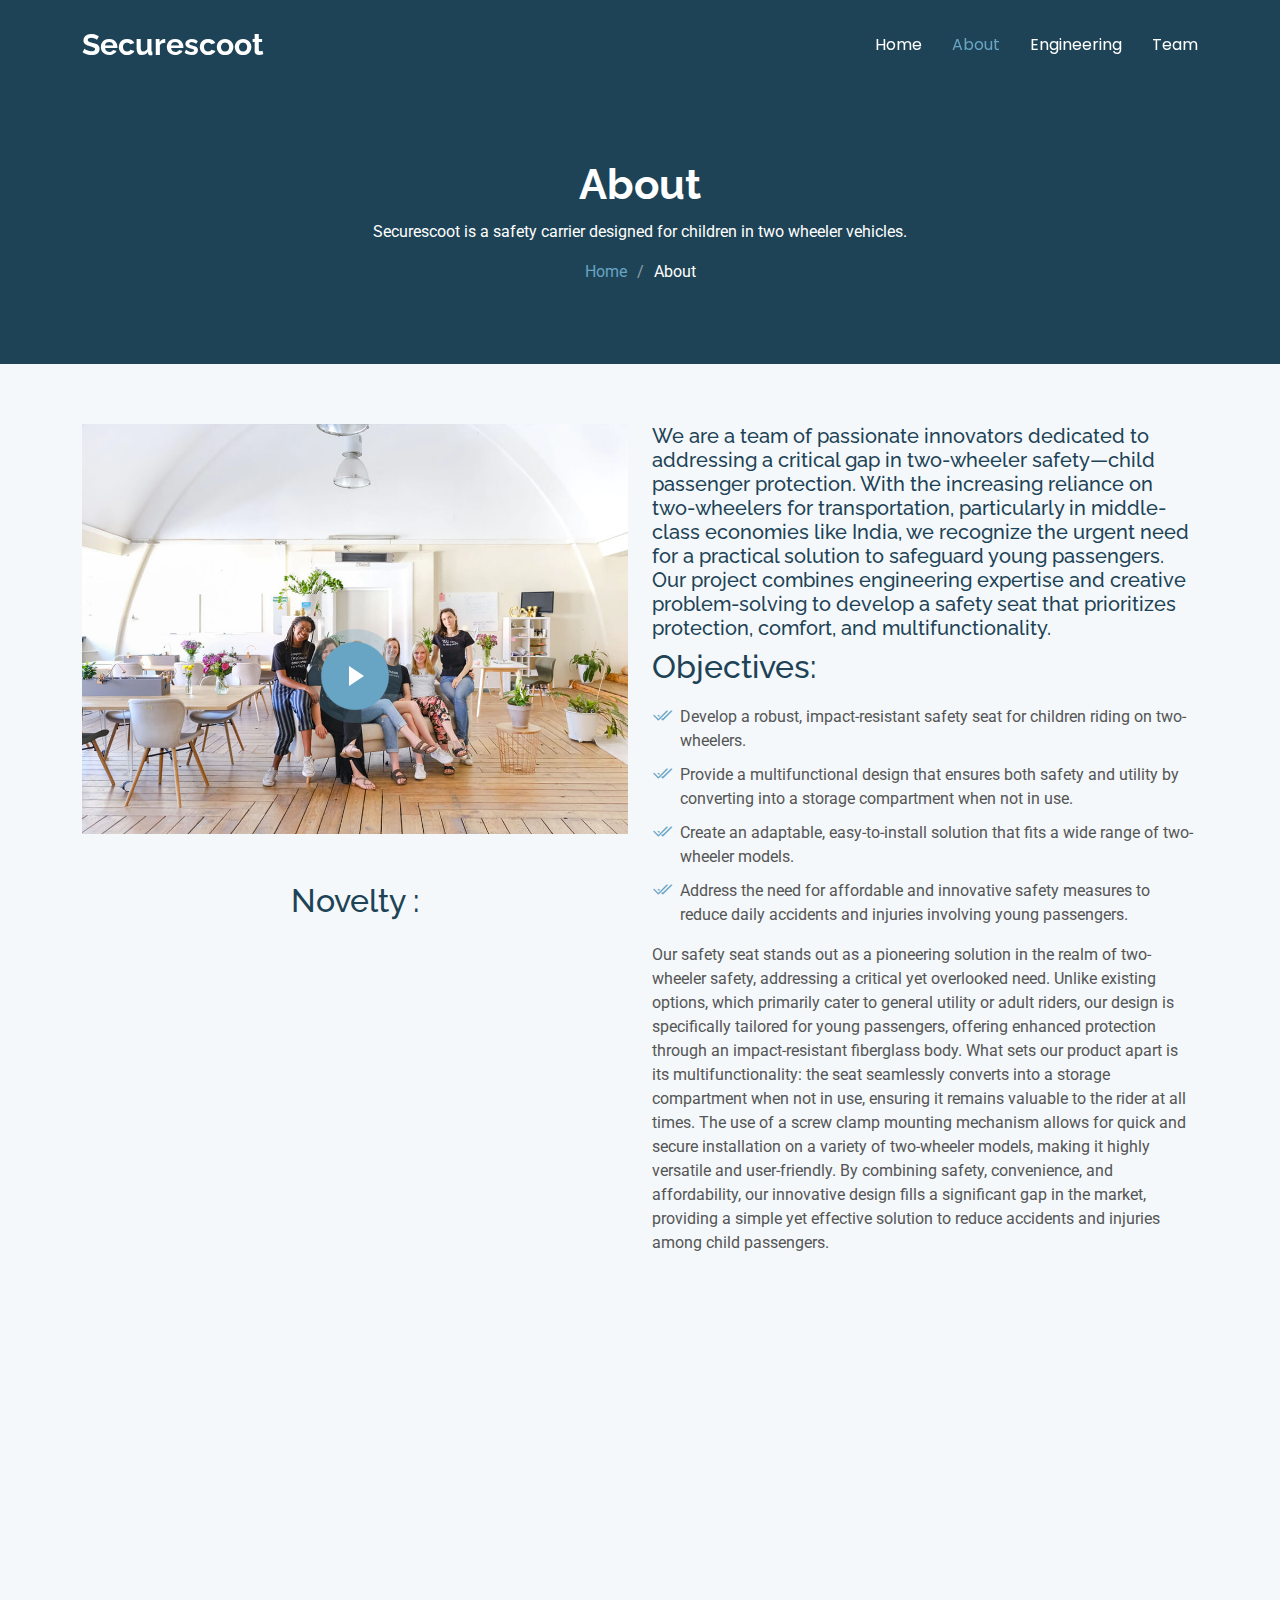
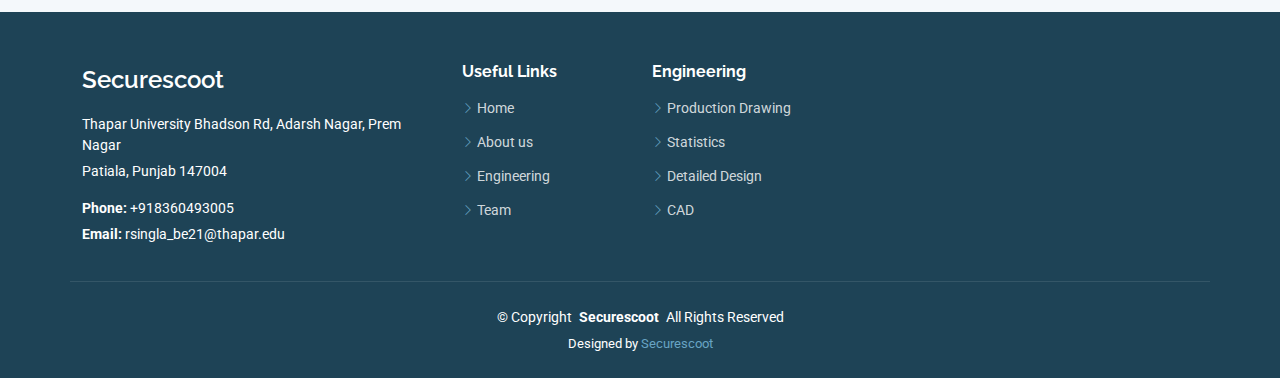
==== commit 6170a9dd: "Your commit message here" ====
--- a/about.html
+++ b/about.html
@@ -86,7 +86,7 @@
     <div class="page-title dark-background">
       <div class="container position-relative">
         <h1>About</h1>
-        <p>Esse dolorum voluptatum ullam est sint nemo et est ipsa porro placeat quibusdam quia assumenda numquam molestias.</p>
+        <p>Securescoot is a safety carrier designed for children in two wheeler vehicles.</p>
         <nav class="breadcrumbs">
           <ol>
             <li><a href="index.html">Home</a></li>
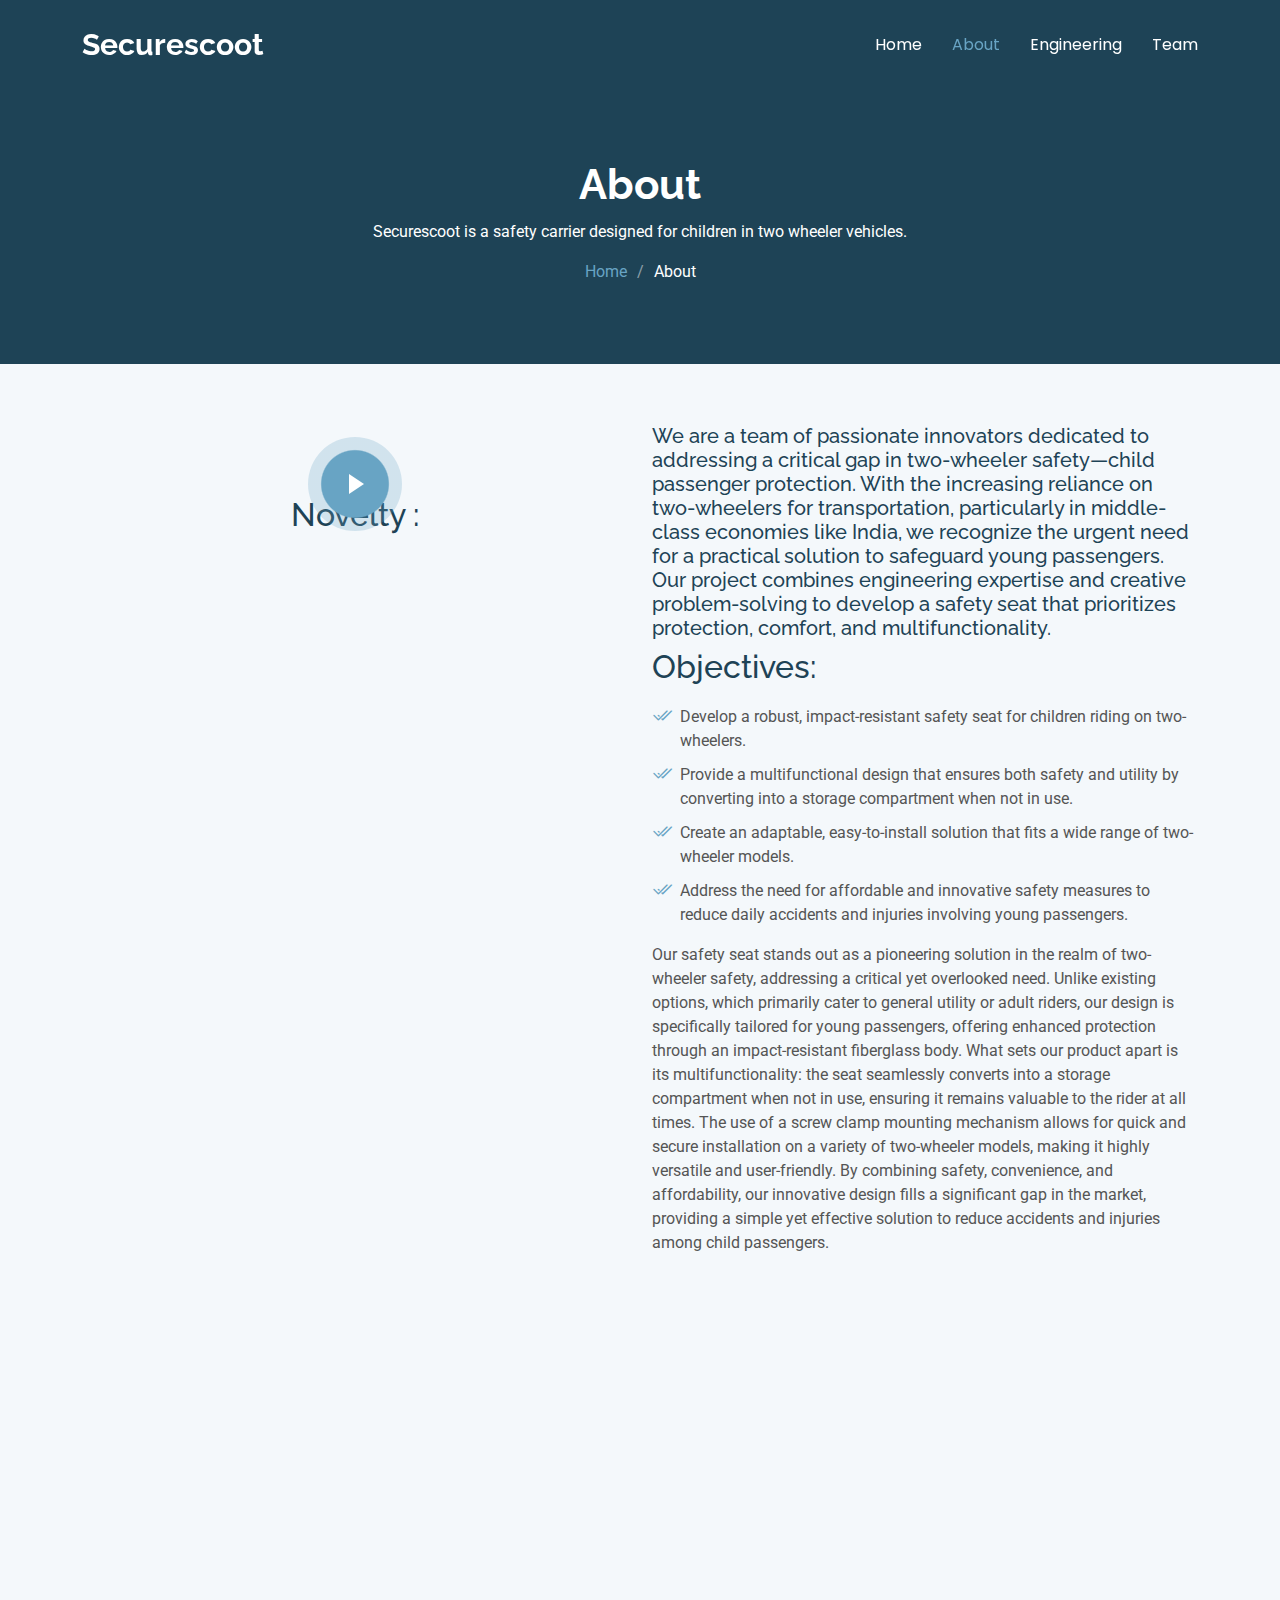
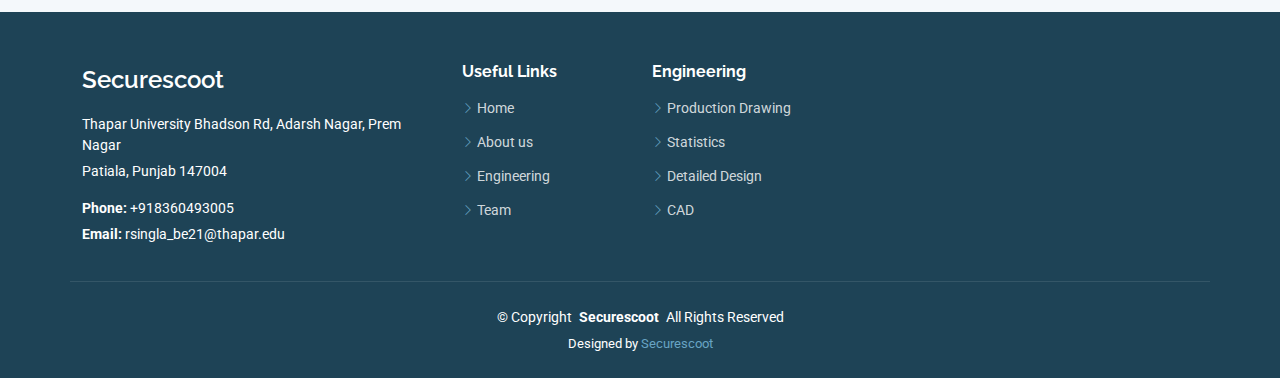
==== commit 73d8447f: "cover" ====
--- a/about.html
+++ b/about.html
@@ -102,8 +102,8 @@
     <div class="row gy-4">
       <!-- Left Column with Video -->
       <div class="col-lg-6 position-relative align-self-start text-center" data-aos="fade-up" data-aos-delay="100">
-        <img src="assets/img/about.jpg" class="img-fluid" alt="">
-        <a href="https://www.youtube.com/watch?v=Y7f98aduVJ8" class="glightbox pulsating-play-btn"></a>
+        <img src="https://res.cloudinary.com/ddjdhrevz/image/upload/v1732772773/Screenshot_2024-11-28_at_11.16.02_AM_iusyip.png" class="img-fluid" alt="">
+        <a href="https://res.cloudinary.com/ddjdhrevz/video/upload/v1732772566/WhatsApp_Video_2024-11-28_at_11.11.00_fsaood.mp4" class="glightbox pulsating-play-btn"></a>
         <!-- Centered Novelty Heading with Extra Margin -->
         <h2 class="fst-bold mt-5">Novelty : </h2>
       </div>
--- a/assets/css/main.css
+++ b/assets/css/main.css
@@ -1606,12 +1606,7 @@
   color: var(--accent-color);
 }
 
-/*--------------------------------------------------------------
-# Starter Section Section
---------------------------------------------------------------*/
-.starter-section {
-  /* Add your styles here */
-}
+
 
 /*--------------------------------------------------------------
 # Services Section
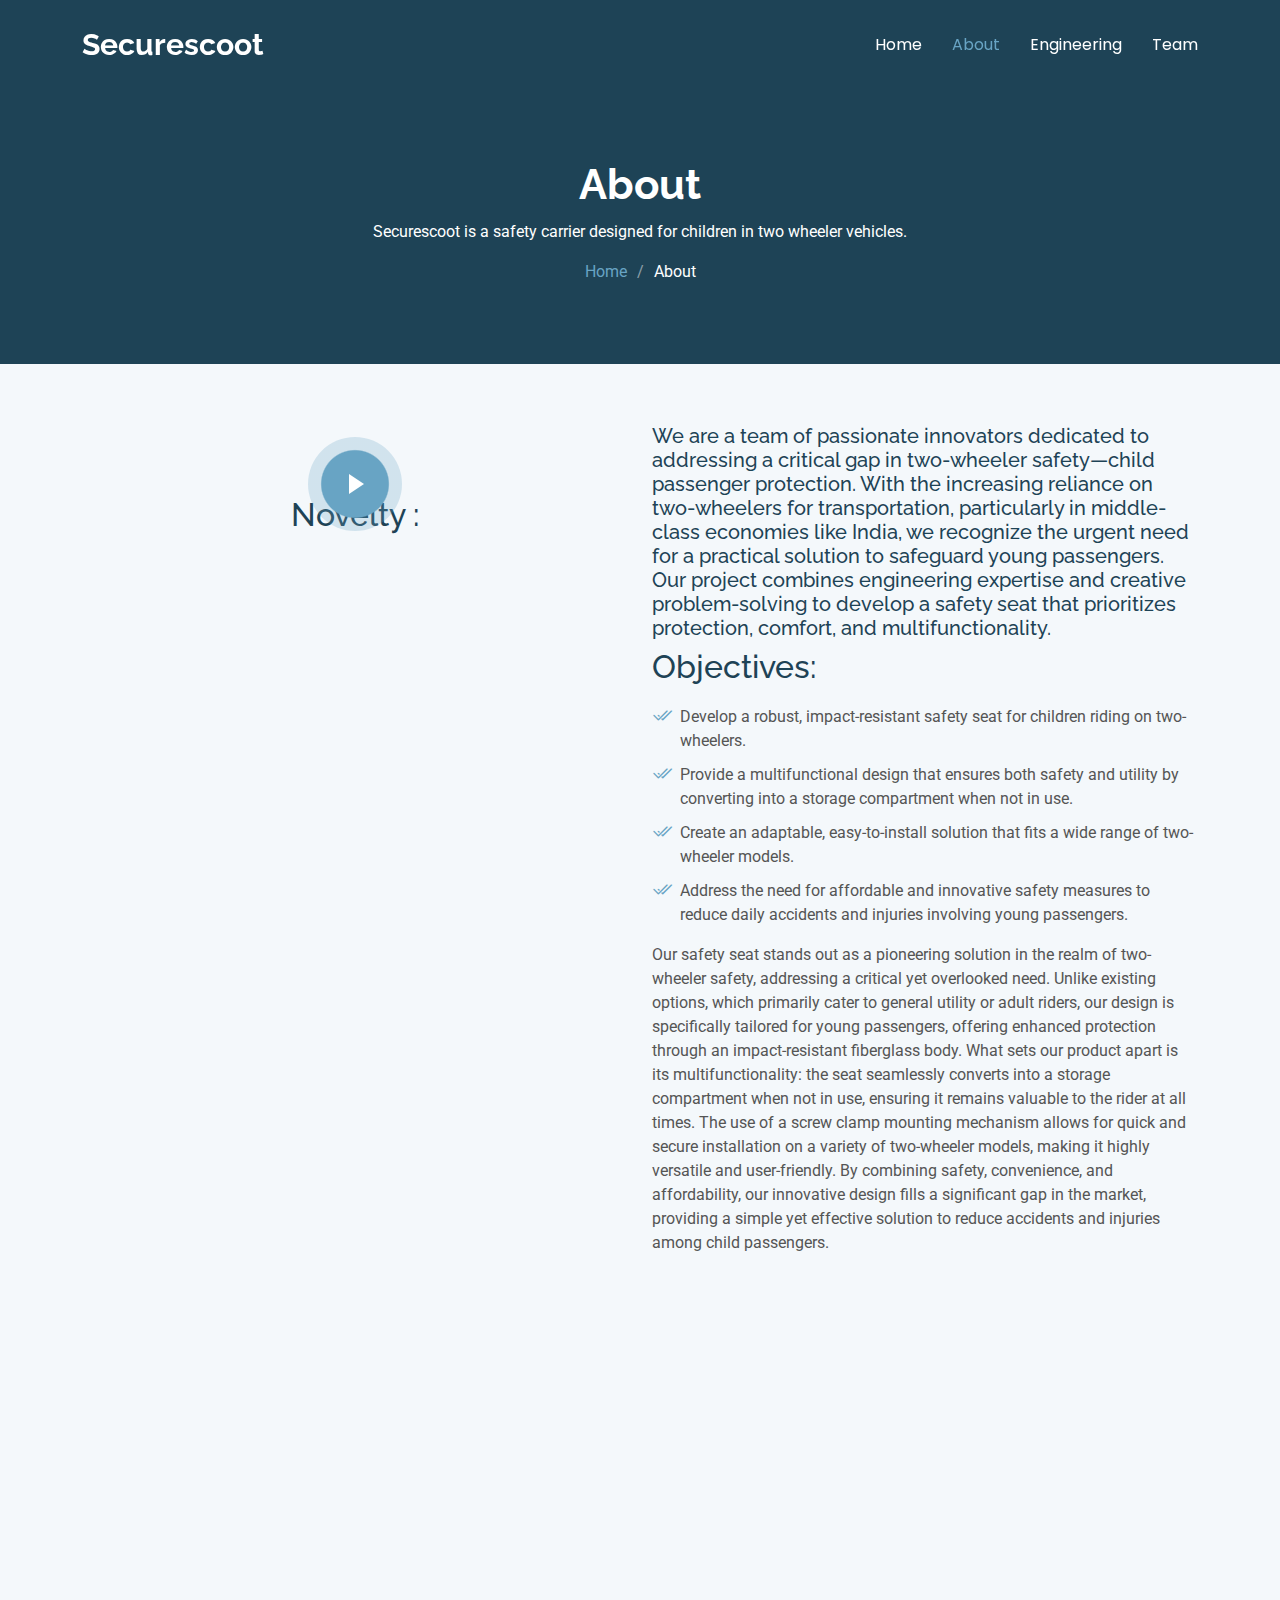
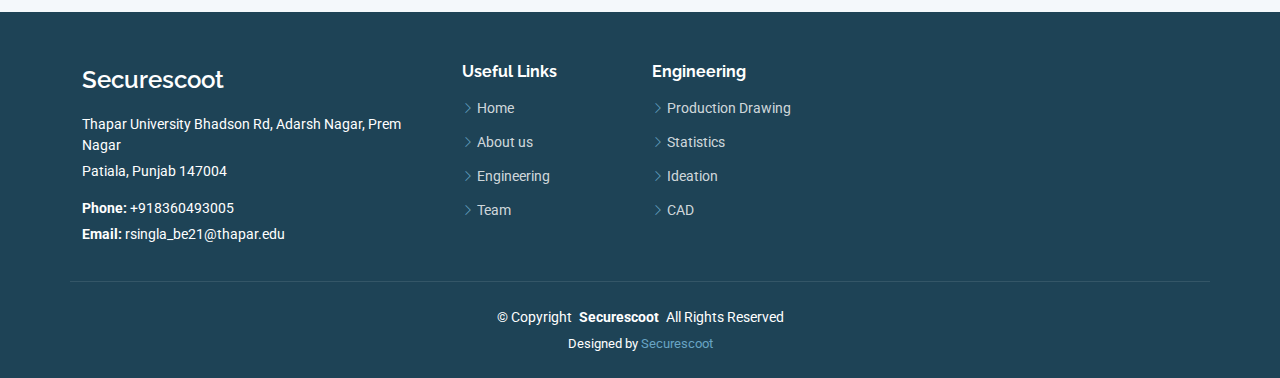
==== commit f4574c5e: "idea" ====
--- a/about.html
+++ b/about.html
@@ -462,10 +462,10 @@
         <div class="col-lg-2 col-md-3 footer-links">
           <h4>Useful Links</h4>
           <ul>
-            <li><i class="bi bi-chevron-right"></i> <a href="#">Home</a></li>
-            <li><i class="bi bi-chevron-right"></i> <a href="#">About us</a></li>
+            <li><i class="bi bi-chevron-right"></i> <a href="index.html">Home</a></li>
+            <li><i class="bi bi-chevron-right"></i> <a href="about.html">About us</a></li>
             <li><i class="bi bi-chevron-right"></i> <a href="services.html">Engineering</a></li>
-            <li><i class="bi bi-chevron-right"></i> <a href="#">Team</a></li>
+            <li><i class="bi bi-chevron-right"></i> <a href="team.html">Team</a></li>
           </ul>
         </div>
 
@@ -474,7 +474,7 @@
           <ul>
             <li><i class="bi bi-chevron-right"></i> <a href="https://drive.google.com/drive/folders/1yCixxI8oodOPgasxYxQFXLHPHbBr_Xgk?usp=drive_link">Production Drawing</a></li>
             <li><i class="bi bi-chevron-right"></i> <a href="about.html#stats">Statistics</a></li>
-            <li><i class="bi bi-chevron-right"></i> <a href="https://drive.google.com/drive/folders/1R-lr1QRS_DXNoj1Yf_raJTm9XhBEk0RA?usp=drive_link">Detailed Design</a></li>
+            <li><i class="bi bi-chevron-right"></i> <a href="https://drive.google.com/drive/folders/1R-lr1QRS_DXNoj1Yf_raJTm9XhBEk0RA?usp=drive_link">Ideation</a></li>
             <li><i class="bi bi-chevron-right"></i> <a href="https://drive.google.com/drive/folders/1x7GKFyD7-ZqbJFwOhGRGzne6p3Ts0eB9?usp=drive_link">CAD</a></li>
           </ul>
         </div>
--- a/assets/css/main.css
+++ b/assets/css/main.css
@@ -857,7 +857,7 @@
   top: 0;
   width: 130%;
   height: 95%;
-  background: linear-gradient(to right, color-mix(in srgb, var(--background-color), transparent 90%), var(--background-color)), url("../img/hero-bg.jpg") center top no-repeat;
+  background: linear-gradient(to right, color-mix(in srgb, var(--background-color), transparent 90%), var(--background-color)), url("") center top no-repeat;
   background-size: cover;
   z-index: 0;
   border-radius: 0 0 50% 50%;
@@ -992,6 +992,23 @@
     font-size: 28px;
   }
 }
+.hero-background {
+  content: "";
+  position: absolute;
+  left: 50%;
+  top: 0;
+  width: 130%;
+  height: 95%;
+  background: linear-gradient(
+      to bottom,
+      rgba(6, 2, 255, 0.465),
+      rgba(4, 85, 114, 0.9)
+    ); /* Bluish-gray gradient */
+  background-size: cover;
+  z-index: 0;
+  border-radius: 0 0 50% 50%;
+  transform: translateX(-50%);
+}
 
 @keyframes fadeInUp {
   from {
